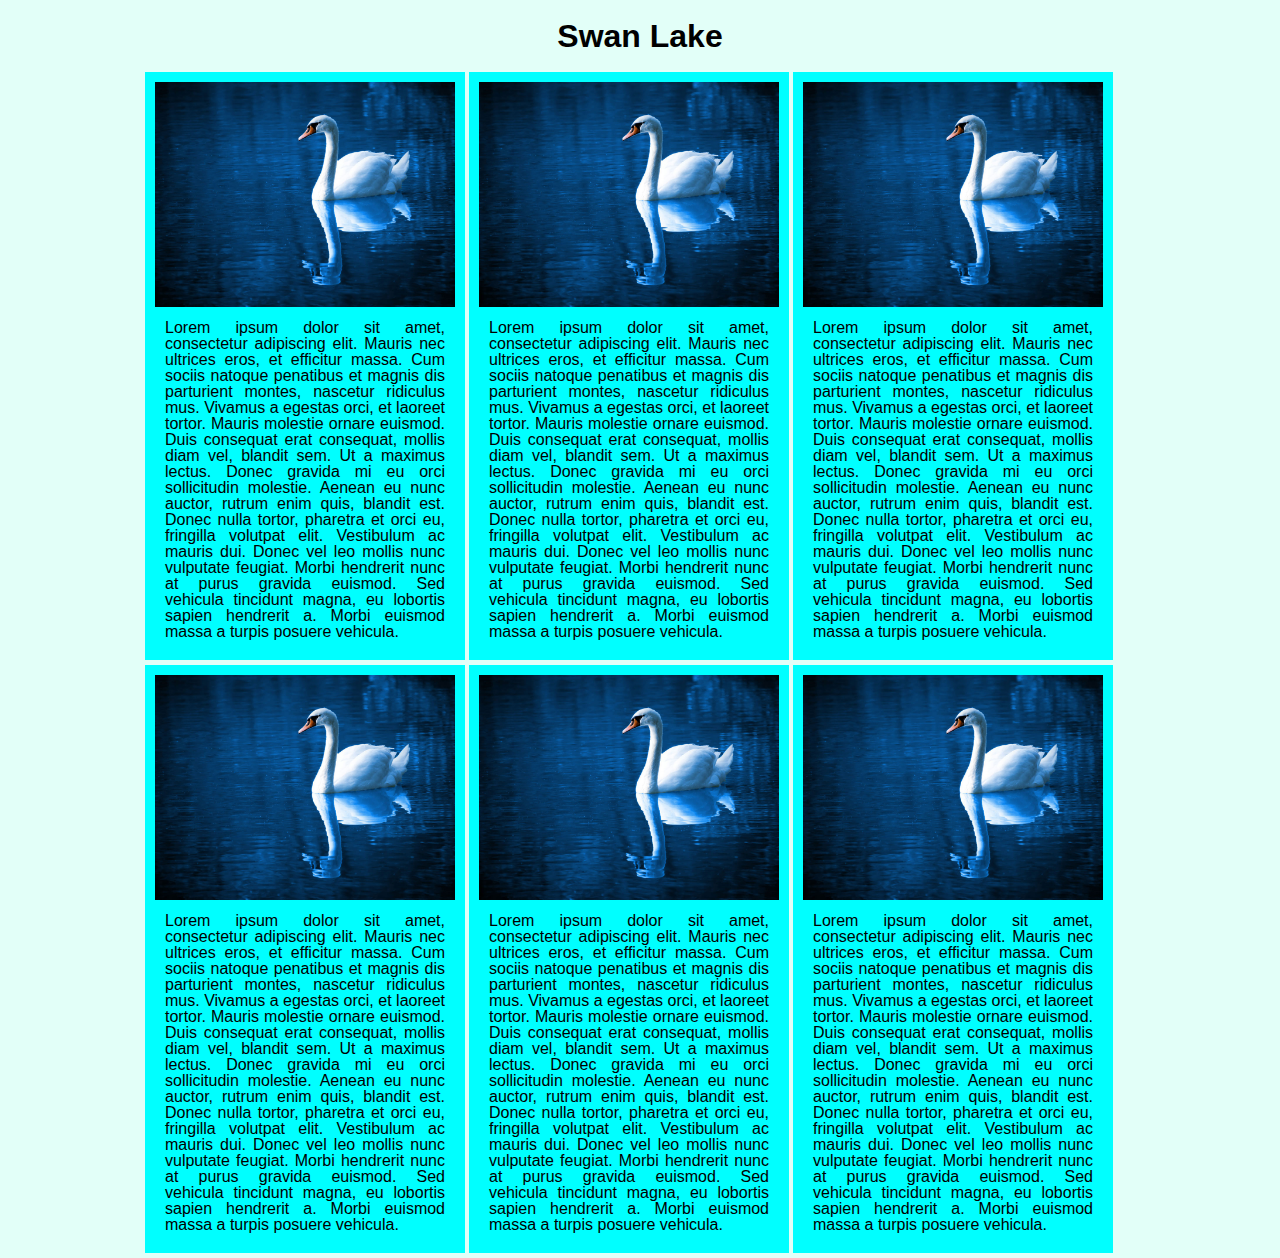
==== Trabajos/Semana 10/index.html @ a84ed1c1 "Ejercicio de box model en clase" ====
<!DOCTYPE html>
<html>
<head>
	<title>Ejercicio en clase Vane Pastrano</title>
	<link type="text/css" rel="stylesheet" href="css/reset.css">
	<link type="text/css" rel="stylesheet" href="css/stylesheet.css">
</head>
<body>
<div id="wrapper">

<h1>Swan Lake</h1>

<div id="contenido">


<div class="features">
<img src="images/swan.jpg">
<p>
Lorem ipsum dolor sit amet, consectetur adipiscing elit. Mauris nec ultrices eros, et efficitur massa. Cum sociis natoque penatibus et magnis dis parturient montes, nascetur ridiculus mus. Vivamus a egestas orci, et laoreet tortor. Mauris molestie ornare euismod. Duis consequat erat consequat, mollis diam vel, blandit sem. Ut a maximus lectus. Donec gravida mi eu orci sollicitudin molestie. Aenean eu nunc auctor, rutrum enim quis, blandit est. Donec nulla tortor, pharetra et orci eu, fringilla volutpat elit. Vestibulum ac mauris dui. Donec vel leo mollis nunc vulputate feugiat. Morbi hendrerit nunc at purus gravida euismod. Sed vehicula tincidunt magna, eu lobortis sapien hendrerit a. Morbi euismod massa a turpis posuere vehicula.
</p>
</div>


<div class="features">
<img src="images/swan.jpg">
<p>
Lorem ipsum dolor sit amet, consectetur adipiscing elit. Mauris nec ultrices eros, et efficitur massa. Cum sociis natoque penatibus et magnis dis parturient montes, nascetur ridiculus mus. Vivamus a egestas orci, et laoreet tortor. Mauris molestie ornare euismod. Duis consequat erat consequat, mollis diam vel, blandit sem. Ut a maximus lectus. Donec gravida mi eu orci sollicitudin molestie. Aenean eu nunc auctor, rutrum enim quis, blandit est. Donec nulla tortor, pharetra et orci eu, fringilla volutpat elit. Vestibulum ac mauris dui. Donec vel leo mollis nunc vulputate feugiat. Morbi hendrerit nunc at purus gravida euismod. Sed vehicula tincidunt magna, eu lobortis sapien hendrerit a. Morbi euismod massa a turpis posuere vehicula.
</p>
</div>


<div class="features">
<img src="images/swan.jpg">
<p>
Lorem ipsum dolor sit amet, consectetur adipiscing elit. Mauris nec ultrices eros, et efficitur massa. Cum sociis natoque penatibus et magnis dis parturient montes, nascetur ridiculus mus. Vivamus a egestas orci, et laoreet tortor. Mauris molestie ornare euismod. Duis consequat erat consequat, mollis diam vel, blandit sem. Ut a maximus lectus. Donec gravida mi eu orci sollicitudin molestie. Aenean eu nunc auctor, rutrum enim quis, blandit est. Donec nulla tortor, pharetra et orci eu, fringilla volutpat elit. Vestibulum ac mauris dui. Donec vel leo mollis nunc vulputate feugiat. Morbi hendrerit nunc at purus gravida euismod. Sed vehicula tincidunt magna, eu lobortis sapien hendrerit a. Morbi euismod massa a turpis posuere vehicula.
</p>
</div>


<div class="features">
<img src="images/swan.jpg">
<p>
Lorem ipsum dolor sit amet, consectetur adipiscing elit. Mauris nec ultrices eros, et efficitur massa. Cum sociis natoque penatibus et magnis dis parturient montes, nascetur ridiculus mus. Vivamus a egestas orci, et laoreet tortor. Mauris molestie ornare euismod. Duis consequat erat consequat, mollis diam vel, blandit sem. Ut a maximus lectus. Donec gravida mi eu orci sollicitudin molestie. Aenean eu nunc auctor, rutrum enim quis, blandit est. Donec nulla tortor, pharetra et orci eu, fringilla volutpat elit. Vestibulum ac mauris dui. Donec vel leo mollis nunc vulputate feugiat. Morbi hendrerit nunc at purus gravida euismod. Sed vehicula tincidunt magna, eu lobortis sapien hendrerit a. Morbi euismod massa a turpis posuere vehicula.
</p>
</div>


<div class="features">
<img src="images/swan.jpg">
<p>
Lorem ipsum dolor sit amet, consectetur adipiscing elit. Mauris nec ultrices eros, et efficitur massa. Cum sociis natoque penatibus et magnis dis parturient montes, nascetur ridiculus mus. Vivamus a egestas orci, et laoreet tortor. Mauris molestie ornare euismod. Duis consequat erat consequat, mollis diam vel, blandit sem. Ut a maximus lectus. Donec gravida mi eu orci sollicitudin molestie. Aenean eu nunc auctor, rutrum enim quis, blandit est. Donec nulla tortor, pharetra et orci eu, fringilla volutpat elit. Vestibulum ac mauris dui. Donec vel leo mollis nunc vulputate feugiat. Morbi hendrerit nunc at purus gravida euismod. Sed vehicula tincidunt magna, eu lobortis sapien hendrerit a. Morbi euismod massa a turpis posuere vehicula.
</p>
</div>


<div class="features">
<img src="images/swan.jpg">
<p>
Lorem ipsum dolor sit amet, consectetur adipiscing elit. Mauris nec ultrices eros, et efficitur massa. Cum sociis natoque penatibus et magnis dis parturient montes, nascetur ridiculus mus. Vivamus a egestas orci, et laoreet tortor. Mauris molestie ornare euismod. Duis consequat erat consequat, mollis diam vel, blandit sem. Ut a maximus lectus. Donec gravida mi eu orci sollicitudin molestie. Aenean eu nunc auctor, rutrum enim quis, blandit est. Donec nulla tortor, pharetra et orci eu, fringilla volutpat elit. Vestibulum ac mauris dui. Donec vel leo mollis nunc vulputate feugiat. Morbi hendrerit nunc at purus gravida euismod. Sed vehicula tincidunt magna, eu lobortis sapien hendrerit a. Morbi euismod massa a turpis posuere vehicula.
</p>
</div>




</div>

</div>
</body>
</html>
---- Trabajos/Semana 10/css/stylesheet.css ----
#wrapper {
	max-width: 1024px;
	margin-left: auto;
	margin-right: auto;
}

#contenido {
	max-width: 990px;
	margin-left: auto;
	margin-right: auto;
	position: relative;
}

body {
	background-color: #E2FFF8;
}

h1 {
	font-family: Arial;
	font-size: 2em;
	text-align: center;
	font-weight: bold;
	padding: 20px;
}

.features {
	max-width: 300px;
	padding: 10px;
	background-color: cyan;
	display: inline-block;
	margin-bottom: 5px;
}

.features img {
	max-width: 300px;
}

.features p {
	font-family: Arial;
	padding: 10px;
	text-align: justify;
}
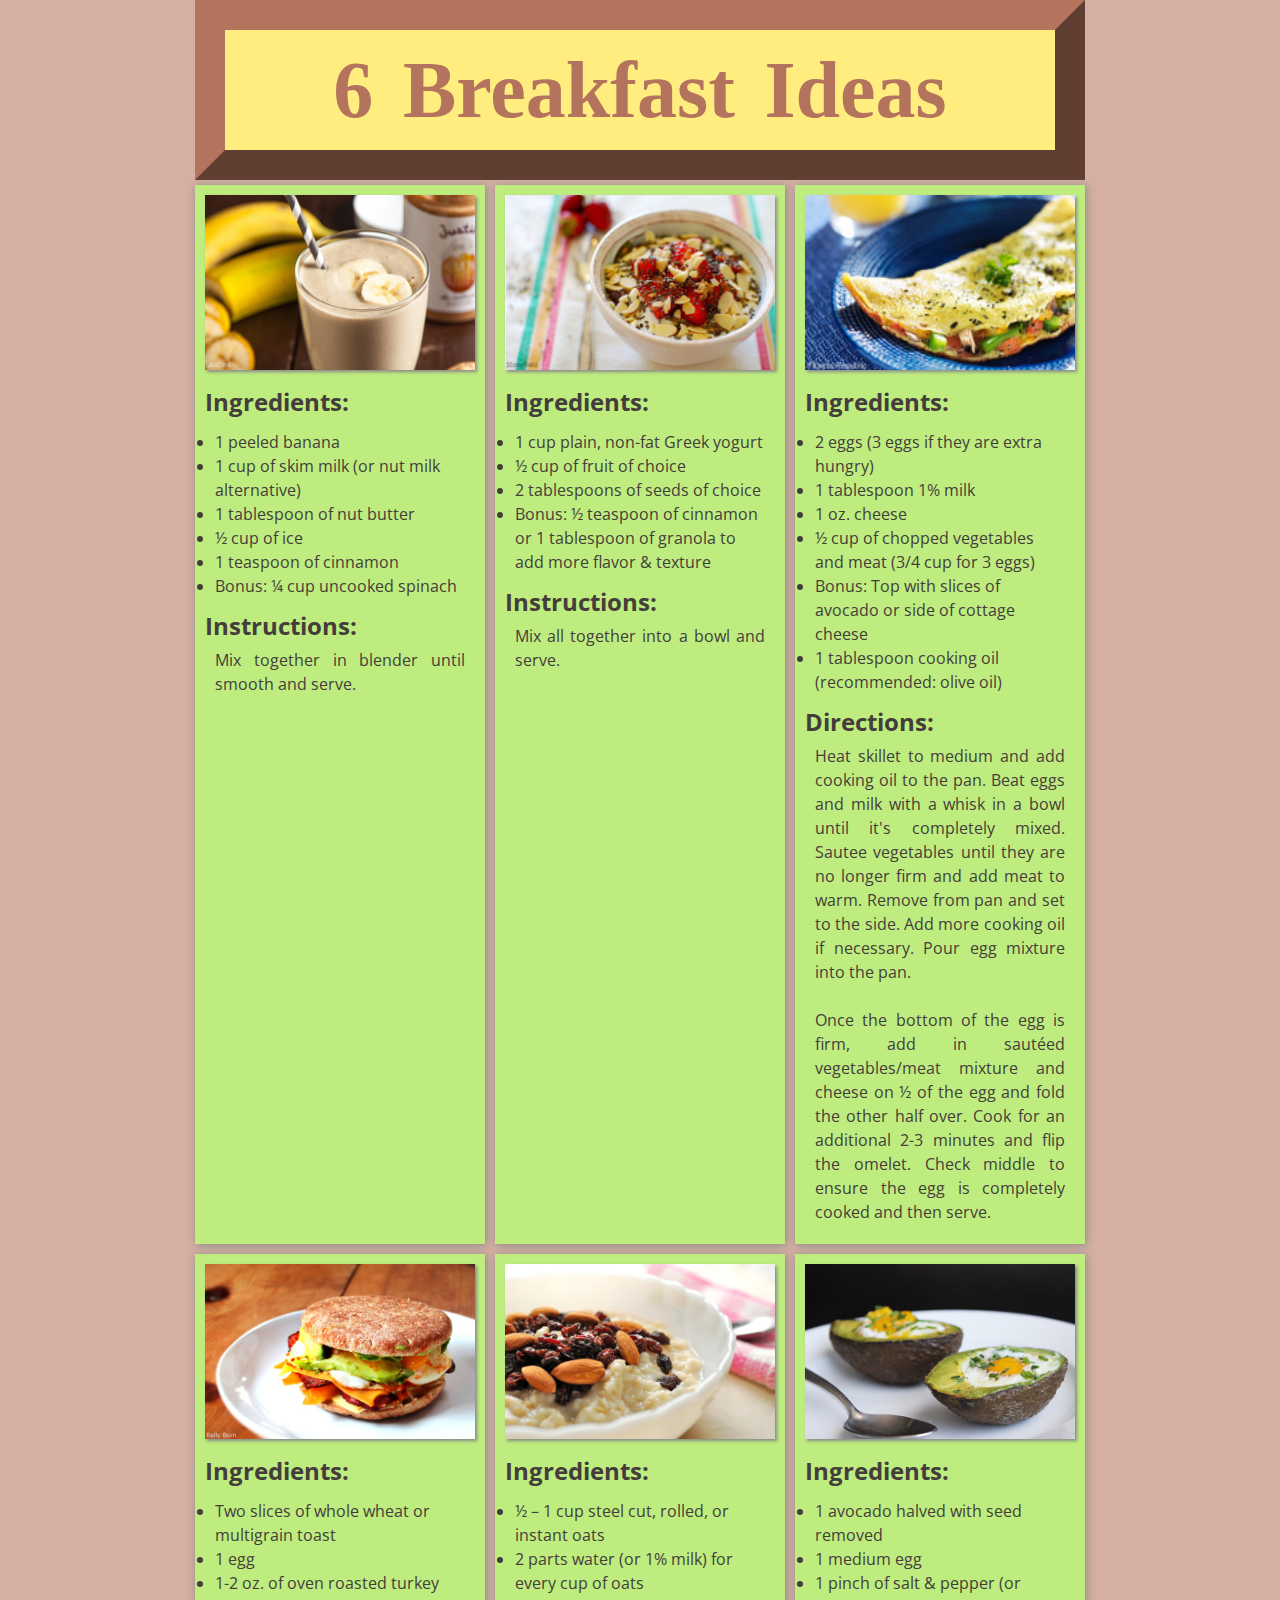
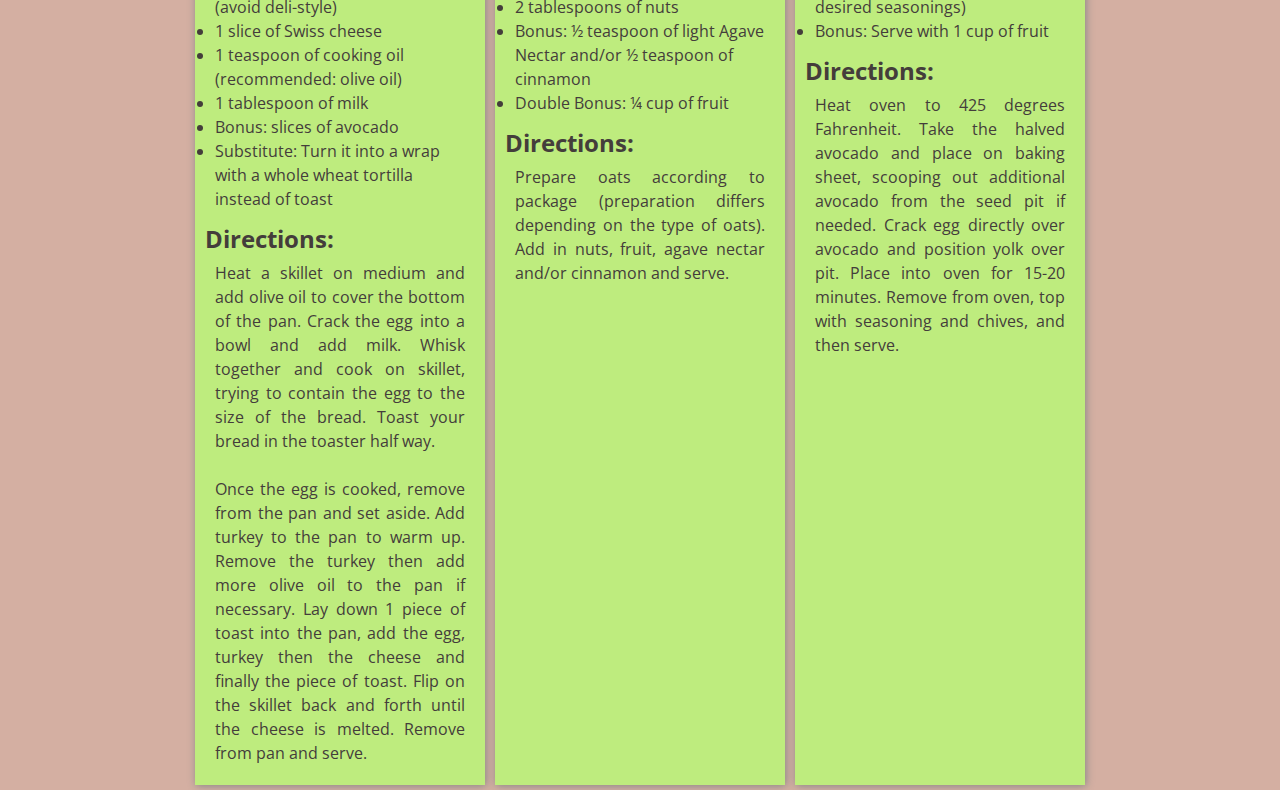
==== commit f55eae74: "Mejora de ejercicio en clase" ====
--- a/Trabajos/Semana 10/index.html
+++ b/Trabajos/Semana 10/index.html
@@ -1,71 +1,166 @@
 
 <!DOCTYPE html>
 <html>
-<head>
-	<title>Ejercicio en clase Vane Pastrano</title>
-	<link type="text/css" rel="stylesheet" href="css/reset.css">
-	<link type="text/css" rel="stylesheet" href="css/stylesheet.css">
-</head>
-<body>
-<div id="wrapper">
+	<head>
+		<meta charset="UTF-8">
+		<title>Healthy Breakfast Ideas</title>
+		<link type="text/css" rel="stylesheet" href="css/reset.css">
+		<link type="text/css" rel="stylesheet" href="css/stylesheet.css">
+	</head>
 
-<h1>Swan Lake</h1>
+	<body>
 
-<div id="contenido">
+		<div id="wrapper">
+
+			<header>
+
+			<h1>6  Breakfast  Ideas</h1>
+
+			</header>
+
+			<div id="contenido">
+
+				<div class="features">
+
+					<div class="imagecont1"></div>
+
+					<h2>Ingredients:</h2><br>
+
+					<!--<ul>-->
+					<li>1 peeled banana</li>
+					<li>1 cup of skim milk (or nut milk alternative)</li>
+					<li>1 tablespoon of nut butter</li>
+					<li>&frac12; cup of ice</li>
+					<li>1 teaspoon of cinnamon</li>
+					<li>Bonus: &frac14; cup uncooked spinach</li>
+					<!--<ul>--><br>
+					
+					<h2>Instructions:</h2>
+
+					<p>
+					Mix together in blender until smooth and serve.
+					</p>
+
+				</div>
 
 
-<div class="features">
-<img src="images/swan.jpg">
-<p>
-Lorem ipsum dolor sit amet, consectetur adipiscing elit. Mauris nec ultrices eros, et efficitur massa. Cum sociis natoque penatibus et magnis dis parturient montes, nascetur ridiculus mus. Vivamus a egestas orci, et laoreet tortor. Mauris molestie ornare euismod. Duis consequat erat consequat, mollis diam vel, blandit sem. Ut a maximus lectus. Donec gravida mi eu orci sollicitudin molestie. Aenean eu nunc auctor, rutrum enim quis, blandit est. Donec nulla tortor, pharetra et orci eu, fringilla volutpat elit. Vestibulum ac mauris dui. Donec vel leo mollis nunc vulputate feugiat. Morbi hendrerit nunc at purus gravida euismod. Sed vehicula tincidunt magna, eu lobortis sapien hendrerit a. Morbi euismod massa a turpis posuere vehicula.
-</p>
-</div>
+				<div class="features">
+
+					<div class="imagecont2"></div>
+
+					<h2>Ingredients:</h2><br>
+
+					<!--<ul>-->
+					<li>1 cup plain, non-fat Greek yogurt</li>
+					<li>&frac12; cup of fruit of choice</li>
+					<li>2 tablespoons of seeds of choice</li>
+					<li>Bonus: &frac12; teaspoon of cinnamon or 1 tablespoon of granola to add more flavor & texture</li>
+					<!--</ul>--><br>
+					
+					<h2>Instructions:</h2>
+
+					<p>
+					Mix all together into a bowl and serve.
+					</p>
+
+				</div>
 
 
-<div class="features">
-<img src="images/swan.jpg">
-<p>
-Lorem ipsum dolor sit amet, consectetur adipiscing elit. Mauris nec ultrices eros, et efficitur massa. Cum sociis natoque penatibus et magnis dis parturient montes, nascetur ridiculus mus. Vivamus a egestas orci, et laoreet tortor. Mauris molestie ornare euismod. Duis consequat erat consequat, mollis diam vel, blandit sem. Ut a maximus lectus. Donec gravida mi eu orci sollicitudin molestie. Aenean eu nunc auctor, rutrum enim quis, blandit est. Donec nulla tortor, pharetra et orci eu, fringilla volutpat elit. Vestibulum ac mauris dui. Donec vel leo mollis nunc vulputate feugiat. Morbi hendrerit nunc at purus gravida euismod. Sed vehicula tincidunt magna, eu lobortis sapien hendrerit a. Morbi euismod massa a turpis posuere vehicula.
-</p>
-</div>
+				<div class="features">
+
+					<div class="imagecont3"></div>
+
+					<h2>Ingredients:</h2><br>
+
+					<!--<ul>-->
+					<li>2 eggs (3 eggs if they are extra hungry)</li>
+					<li>1 tablespoon 1% milk</li>
+					<li>1 oz. cheese</li>
+					<li>&frac12; cup of chopped vegetables and meat (3/4 cup for 3 eggs)</li>
+					<li>Bonus: Top with slices of avocado or side of cottage cheese</li>
+					<li>1 tablespoon cooking oil (recommended: olive oil)</li>
+					<!--</ul>--><br>
+
+					<h2>Directions:</h2>
+
+					<p>
+					Heat skillet to medium and add cooking oil to the pan. Beat eggs and milk with a whisk in a bowl until it&#39;s completely mixed. Sautee vegetables until they are no longer firm and add meat to warm. Remove from pan and set to the side. Add more cooking oil if necessary. Pour egg mixture into the pan.<br><br> Once the bottom of the egg is firm, add in sautéed vegetables/meat mixture and cheese on &frac12; of the egg and fold the other half over. Cook for an additional 2-3 minutes and flip the omelet. Check middle to ensure the egg is completely cooked and then serve.
+					</p>
+
+				</div>
 
 
-<div class="features">
-<img src="images/swan.jpg">
-<p>
-Lorem ipsum dolor sit amet, consectetur adipiscing elit. Mauris nec ultrices eros, et efficitur massa. Cum sociis natoque penatibus et magnis dis parturient montes, nascetur ridiculus mus. Vivamus a egestas orci, et laoreet tortor. Mauris molestie ornare euismod. Duis consequat erat consequat, mollis diam vel, blandit sem. Ut a maximus lectus. Donec gravida mi eu orci sollicitudin molestie. Aenean eu nunc auctor, rutrum enim quis, blandit est. Donec nulla tortor, pharetra et orci eu, fringilla volutpat elit. Vestibulum ac mauris dui. Donec vel leo mollis nunc vulputate feugiat. Morbi hendrerit nunc at purus gravida euismod. Sed vehicula tincidunt magna, eu lobortis sapien hendrerit a. Morbi euismod massa a turpis posuere vehicula.
-</p>
-</div>
+				<div class="features">
+
+					<div class="imagecont4"></div>
+
+					<h2>Ingredients:</h2><br>
+
+					<!--<ul>-->
+					<li>Two slices of whole wheat or multigrain toast</li>
+					<li>1 egg</li>
+					<li>1-2 oz. of oven roasted turkey (avoid deli-style)</li>
+					<li>1 slice of Swiss cheese</li>
+					<li>1 teaspoon of cooking oil (recommended: olive oil)</li>
+					<li>1 tablespoon of milk</li>
+					<li>Bonus: slices of avocado</li>
+					<li>Substitute: Turn it into a wrap with a whole wheat tortilla instead of toast</li>
+					<!--</ul>--><br>
+
+					<h2>Directions:</h2>
+
+					<p>
+					Heat a skillet on medium and add olive oil to cover the bottom of the pan. Crack the egg into a bowl and add milk. Whisk together and cook on skillet, trying to contain the egg to the size of the bread. Toast your bread in the toaster half way.<br><br> Once the egg is cooked, remove from the pan and set aside. Add turkey to the pan to warm up. Remove the turkey then add more olive oil to the pan if necessary. Lay down 1 piece of toast into the pan, add the egg, turkey then the cheese and finally the piece of toast. Flip on the skillet back and forth until the cheese is melted. Remove from pan and serve.
+					</p>
+
+				</div>
 
 
-<div class="features">
-<img src="images/swan.jpg">
-<p>
-Lorem ipsum dolor sit amet, consectetur adipiscing elit. Mauris nec ultrices eros, et efficitur massa. Cum sociis natoque penatibus et magnis dis parturient montes, nascetur ridiculus mus. Vivamus a egestas orci, et laoreet tortor. Mauris molestie ornare euismod. Duis consequat erat consequat, mollis diam vel, blandit sem. Ut a maximus lectus. Donec gravida mi eu orci sollicitudin molestie. Aenean eu nunc auctor, rutrum enim quis, blandit est. Donec nulla tortor, pharetra et orci eu, fringilla volutpat elit. Vestibulum ac mauris dui. Donec vel leo mollis nunc vulputate feugiat. Morbi hendrerit nunc at purus gravida euismod. Sed vehicula tincidunt magna, eu lobortis sapien hendrerit a. Morbi euismod massa a turpis posuere vehicula.
-</p>
-</div>
+				<div class="features">
 
+					<div class="imagecont5"></div>
 
-<div class="features">
-<img src="images/swan.jpg">
-<p>
-Lorem ipsum dolor sit amet, consectetur adipiscing elit. Mauris nec ultrices eros, et efficitur massa. Cum sociis natoque penatibus et magnis dis parturient montes, nascetur ridiculus mus. Vivamus a egestas orci, et laoreet tortor. Mauris molestie ornare euismod. Duis consequat erat consequat, mollis diam vel, blandit sem. Ut a maximus lectus. Donec gravida mi eu orci sollicitudin molestie. Aenean eu nunc auctor, rutrum enim quis, blandit est. Donec nulla tortor, pharetra et orci eu, fringilla volutpat elit. Vestibulum ac mauris dui. Donec vel leo mollis nunc vulputate feugiat. Morbi hendrerit nunc at purus gravida euismod. Sed vehicula tincidunt magna, eu lobortis sapien hendrerit a. Morbi euismod massa a turpis posuere vehicula.
-</p>
-</div>
+					<h2>Ingredients:</h2><br>
 
+					<!--<ul>-->
+					<li>&frac12; – 1 cup steel cut, rolled, or instant oats</li>
+					<li>2 parts water (or 1% milk) for every cup of oats</li>
+					<li>2 tablespoons of nuts</li>
+					<li>Bonus: &frac12; teaspoon of light Agave Nectar and/or &frac12; teaspoon of cinnamon</li>
+					<li>Double Bonus: &frac14; cup of fruit</li>
+					<!--</ul>--><br>
 
-<div class="features">
-<img src="images/swan.jpg">
-<p>
-Lorem ipsum dolor sit amet, consectetur adipiscing elit. Mauris nec ultrices eros, et efficitur massa. Cum sociis natoque penatibus et magnis dis parturient montes, nascetur ridiculus mus. Vivamus a egestas orci, et laoreet tortor. Mauris molestie ornare euismod. Duis consequat erat consequat, mollis diam vel, blandit sem. Ut a maximus lectus. Donec gravida mi eu orci sollicitudin molestie. Aenean eu nunc auctor, rutrum enim quis, blandit est. Donec nulla tortor, pharetra et orci eu, fringilla volutpat elit. Vestibulum ac mauris dui. Donec vel leo mollis nunc vulputate feugiat. Morbi hendrerit nunc at purus gravida euismod. Sed vehicula tincidunt magna, eu lobortis sapien hendrerit a. Morbi euismod massa a turpis posuere vehicula.
-</p>
-</div>
+					<h2>Directions:</h2>
 
+					<p>
+					Prepare oats according to package (preparation differs depending on the type of oats). Add in nuts, fruit, agave nectar and/or cinnamon and serve.
+					</p>
 
+				</div>
 
+				<div class="features">
 
-</div>
+					<div class="imagecont6"></div>
 
-</div>
-</body>
+					<h2>Ingredients:</h2><br>
+
+					<!--<ul>-->
+					<li>1 avocado halved with seed removed</li>
+					<li>1 medium egg</li>
+					<li>1 pinch of salt &amp; pepper (or desired seasonings)</li>
+					<li>Bonus: Serve with 1 cup of fruit</li>
+					<!--</ul>--><br>
+					
+					<h2>Directions:</h2>
+
+					<p>
+					Heat oven to 425 degrees Fahrenheit. Take the halved avocado and place on baking sheet, scooping out additional avocado from the seed pit if needed. Crack egg directly over avocado and position yolk over pit. Place into oven for 15-20 minutes. Remove from oven, top with seasoning and chives, and then serve.
+					</p>
+
+				</div>
+
+			</div>
+
+		</div>
+	</body>
 </html>--- a/Trabajos/Semana 10/css/stylesheet.css
+++ b/Trabajos/Semana 10/css/stylesheet.css
@@ -1,3 +1,6 @@
+@import url(https://fonts.googleapis.com/css?family=Maiden+Orange|Open+Sans:400,700,400italic,300italic,300);
+
+
 #wrapper {
 	max-width: 1024px;
 	margin-left: auto;
@@ -9,34 +12,142 @@
 	margin-left: auto;
 	margin-right: auto;
 	position: relative;
+	display: flex;
+	flex-wrap: wrap;
+	justify-content: center;
 }
 
 body {
-	background-color: #E2FFF8;
+	background-color: #d4afa2;
+}
+
+header {
+	border: 30px outset #B4735D;
+	background-color: #ffed7f;
+	width: 830px;
+	margin-left: auto;
+	margin-right: auto;
+}
+
+@media screen and (max-width: 916px) {
+	header {
+		width: 530px;
+	}
+}
+
+@media screen and (max-width: 616px) {
+	header {
+		width: 230px;
+	}
 }
 
 h1 {
-	font-family: Arial;
-	font-size: 2em;
+	font-family: 'Maiden Orange', cursive;
+	font-size: 5em;
 	text-align: center;
 	font-weight: bold;
 	padding: 20px;
+	color: #B4735D;
+	word-spacing: 0.12em;
+}
+
+@media screen and (max-width: 616px) {
+	header {
+		font-size: 0.6em;
+	}
+}
+
+h2 {
+	font-size: 1.5em;
+	font-weight: bold;
+	font-family: 'Open Sans', sans-serif;
+	color: #443d3b;
+
+}
+
+li {
+	font-size: 1em;
+	font-family: sans-serif;
+	font-family: 'Open Sans', sans-serif;
+	line-height: 1.5em;
+	margin-left: 10px;
+	margin-right: 10px;
+	color: #443d3b;
 }
 
 .features {
-	max-width: 300px;
+	max-width: 270px;
 	padding: 10px;
-	background-color: cyan;
-	display: inline-block;
-	margin-bottom: 5px;
+	background-color: #beec7e;
+	margin: 5px;
+	box-shadow: 0.05em 0.05em 0.5em #888888;
 }
 
 .features img {
-	max-width: 300px;
+	max-width: 100%;
+	object-fit: contain;
+}
+
+.imagecont1 {
+	width: 100%;
+	height: 175px;
+	background-image: url(../images/smoothie.jpg);
+	background-size: cover;
+	margin-bottom: 20px;
+	box-shadow: 0.1em 0.1em 0.2em #888888;
+}
+
+.imagecont2 {
+	width: 100%;
+	height: 175px;
+	background-image: url(../images/yogurt.jpg);
+	background-size: cover;
+	margin-bottom: 20px;
+	box-shadow: 0.1em 0.1em 0.2em #888888;
+}
+
+.imagecont3 {
+	width: 100%;
+	height: 175px;
+	background-image: url(../images/omelette.jpg);
+	background-size: cover;
+	margin-bottom: 20px;
+	box-shadow: 0.1em 0.1em 0.2em #888888;
+}
+
+.imagecont4 {
+	width: 100%;
+	height: 175px;
+	background-image: url(../images/sandwich.jpg);
+	background-size: cover;
+	margin-bottom: 20px;
+	box-shadow: 0.1em 0.1em 0.2em #888888;
+}
+
+.imagecont5 {
+	width: 100%;
+	height: 175px;
+	background-image: url(../images/oatmeal.jpg);
+	background-size: cover;
+	margin-bottom: 20px;
+	box-shadow: 0.1em 0.1em 0.2em #888888;
+}
+
+.imagecont6 {
+	width: 100%;
+	height: 175px;
+	background-image: url(../images/avocado.jpg);
+	background-size: cover;
+	margin-bottom: 20px;
+	box-shadow: 0.1em 0.1em 0.2em #888888;
 }
 
 .features p {
-	font-family: Arial;
 	padding: 10px;
 	text-align: justify;
+	font-size: 1em;
+	font-family: 'Open Sans', sans-serif;
+	line-height: 1.5em;
+	text-align: justify;
+	color: #443d3b;
 }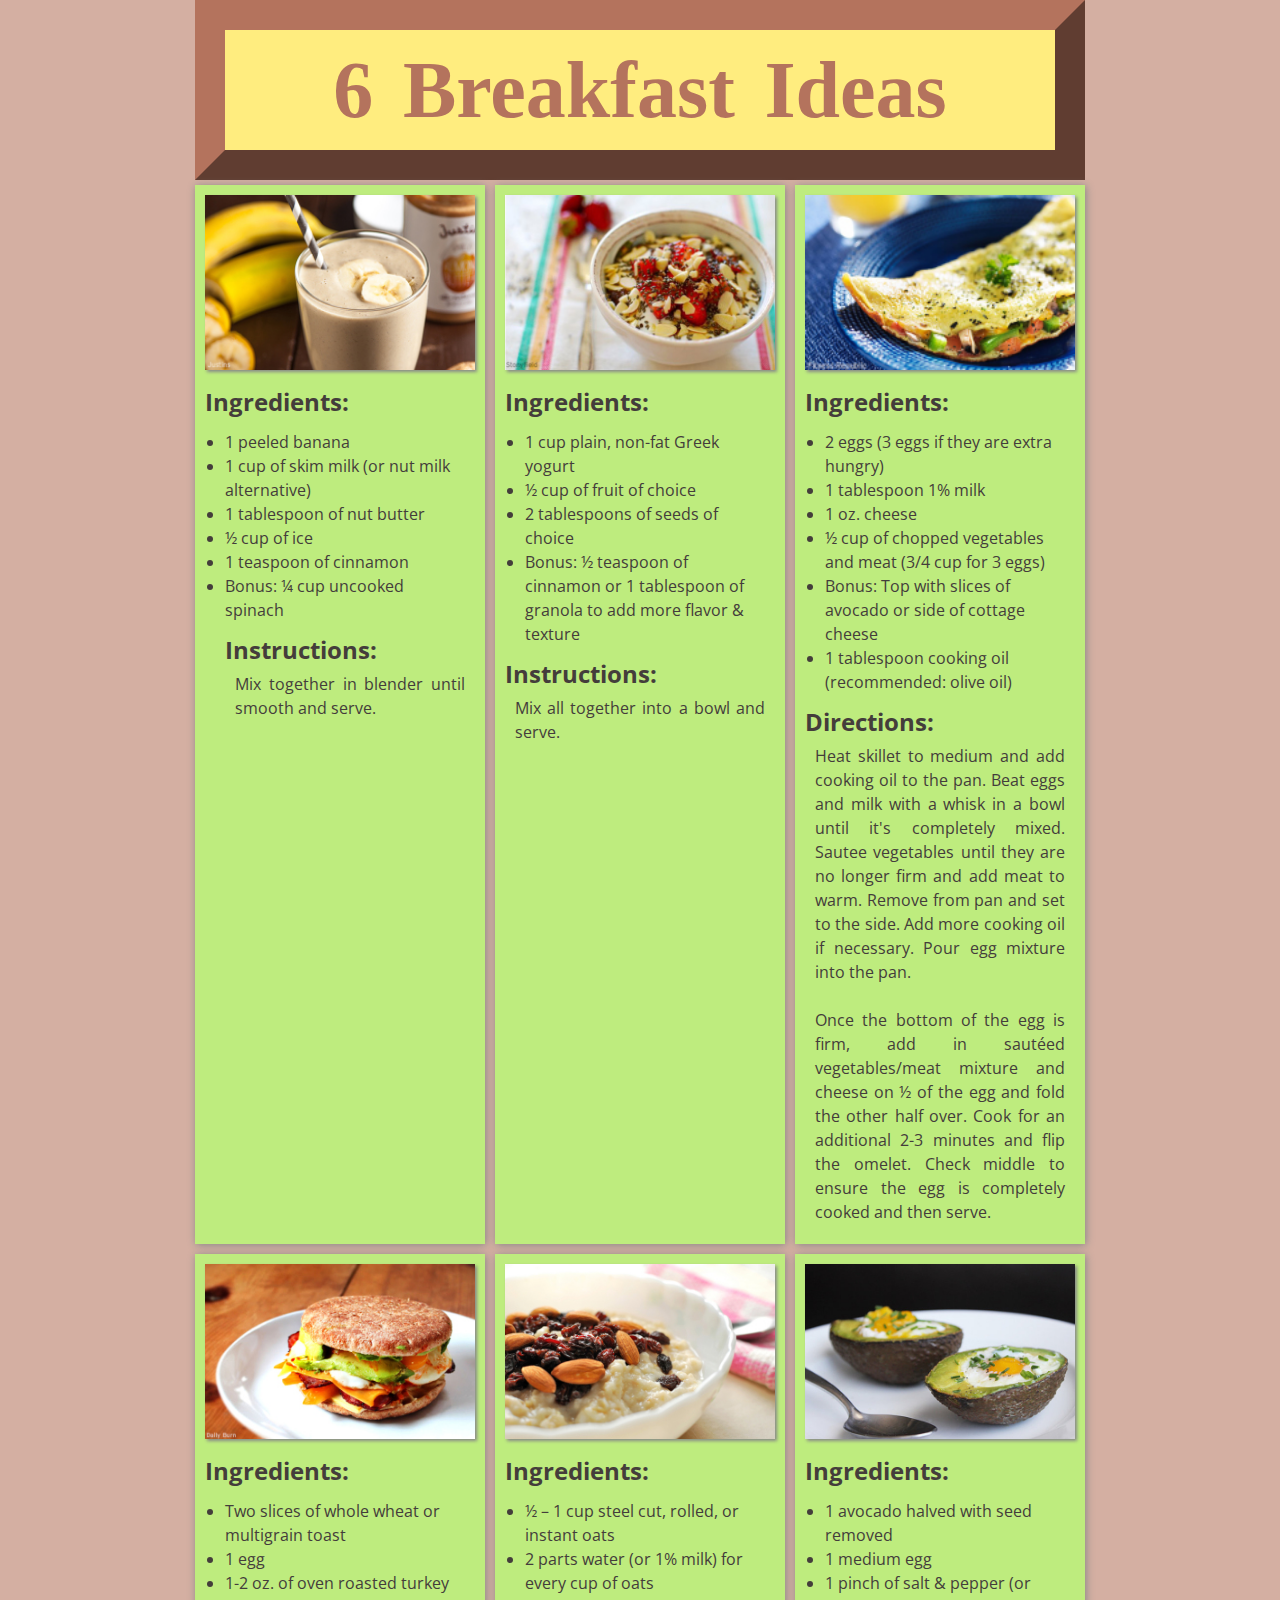
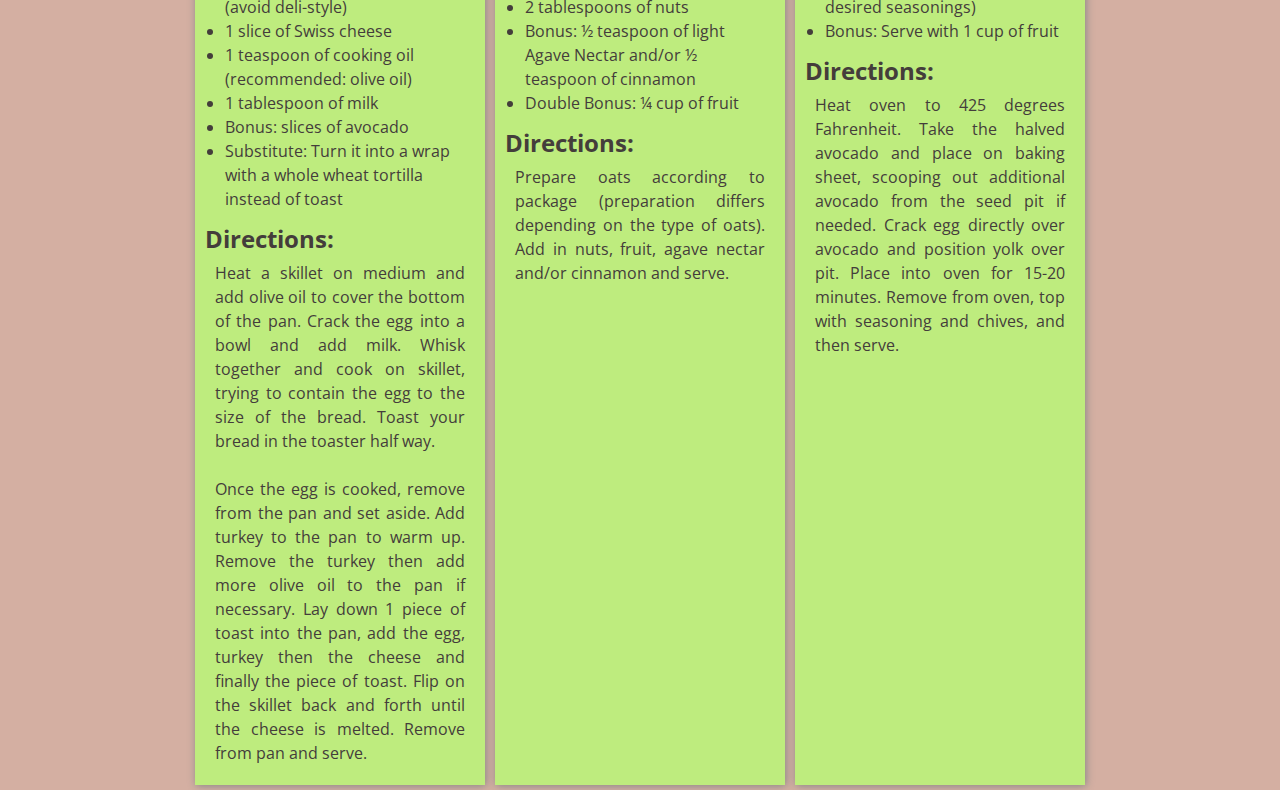
==== commit 7417e5c8: "cambio a la tarea" ====
--- a/Trabajos/Semana 10/index.html
+++ b/Trabajos/Semana 10/index.html
@@ -3,6 +3,7 @@
 <html>
 	<head>
 		<meta charset="UTF-8">
+		<meta name="viewport" content="width=device-width, initial-scale=1.0">
 		<title>Healthy Breakfast Ideas</title>
 		<link type="text/css" rel="stylesheet" href="css/reset.css">
 		<link type="text/css" rel="stylesheet" href="css/stylesheet.css">
@@ -26,14 +27,14 @@
 
 					<h2>Ingredients:</h2><br>
 
-					<!--<ul>-->
+					<ul>
 					<li>1 peeled banana</li>
 					<li>1 cup of skim milk (or nut milk alternative)</li>
 					<li>1 tablespoon of nut butter</li>
 					<li>&frac12; cup of ice</li>
 					<li>1 teaspoon of cinnamon</li>
 					<li>Bonus: &frac14; cup uncooked spinach</li>
-					<!--<ul>--><br>
+					<ul><br>
 					
 					<h2>Instructions:</h2>
 
@@ -50,12 +51,12 @@
 
 					<h2>Ingredients:</h2><br>
 
-					<!--<ul>-->
+					<ul>
 					<li>1 cup plain, non-fat Greek yogurt</li>
 					<li>&frac12; cup of fruit of choice</li>
 					<li>2 tablespoons of seeds of choice</li>
 					<li>Bonus: &frac12; teaspoon of cinnamon or 1 tablespoon of granola to add more flavor & texture</li>
-					<!--</ul>--><br>
+					</ul><br>
 					
 					<h2>Instructions:</h2>
 
@@ -72,14 +73,14 @@
 
 					<h2>Ingredients:</h2><br>
 
-					<!--<ul>-->
+					<ul>
 					<li>2 eggs (3 eggs if they are extra hungry)</li>
 					<li>1 tablespoon 1% milk</li>
 					<li>1 oz. cheese</li>
 					<li>&frac12; cup of chopped vegetables and meat (3/4 cup for 3 eggs)</li>
 					<li>Bonus: Top with slices of avocado or side of cottage cheese</li>
 					<li>1 tablespoon cooking oil (recommended: olive oil)</li>
-					<!--</ul>--><br>
+					</ul><br>
 
 					<h2>Directions:</h2>
 
@@ -96,7 +97,7 @@
 
 					<h2>Ingredients:</h2><br>
 
-					<!--<ul>-->
+					<ul>
 					<li>Two slices of whole wheat or multigrain toast</li>
 					<li>1 egg</li>
 					<li>1-2 oz. of oven roasted turkey (avoid deli-style)</li>
@@ -105,7 +106,7 @@
 					<li>1 tablespoon of milk</li>
 					<li>Bonus: slices of avocado</li>
 					<li>Substitute: Turn it into a wrap with a whole wheat tortilla instead of toast</li>
-					<!--</ul>--><br>
+					</ul><br>
 
 					<h2>Directions:</h2>
 
@@ -122,13 +123,13 @@
 
 					<h2>Ingredients:</h2><br>
 
-					<!--<ul>-->
+					<ul>
 					<li>&frac12; – 1 cup steel cut, rolled, or instant oats</li>
 					<li>2 parts water (or 1% milk) for every cup of oats</li>
 					<li>2 tablespoons of nuts</li>
 					<li>Bonus: &frac12; teaspoon of light Agave Nectar and/or &frac12; teaspoon of cinnamon</li>
 					<li>Double Bonus: &frac14; cup of fruit</li>
-					<!--</ul>--><br>
+					</ul><br>
 
 					<h2>Directions:</h2>
 
@@ -144,12 +145,12 @@
 
 					<h2>Ingredients:</h2><br>
 
-					<!--<ul>-->
+					<ul>
 					<li>1 avocado halved with seed removed</li>
 					<li>1 medium egg</li>
 					<li>1 pinch of salt &amp; pepper (or desired seasonings)</li>
 					<li>Bonus: Serve with 1 cup of fruit</li>
-					<!--</ul>--><br>
+					</ul><br>
 					
 					<h2>Directions:</h2>
 
--- a/Trabajos/Semana 10/css/stylesheet.css
+++ b/Trabajos/Semana 10/css/stylesheet.css
@@ -63,6 +63,11 @@
 	font-family: 'Open Sans', sans-serif;
 	color: #443d3b;
 
+}
+
+ul {
+	list-style-type: disc;
+	padding-left: 10px;
 }
 
 li {
